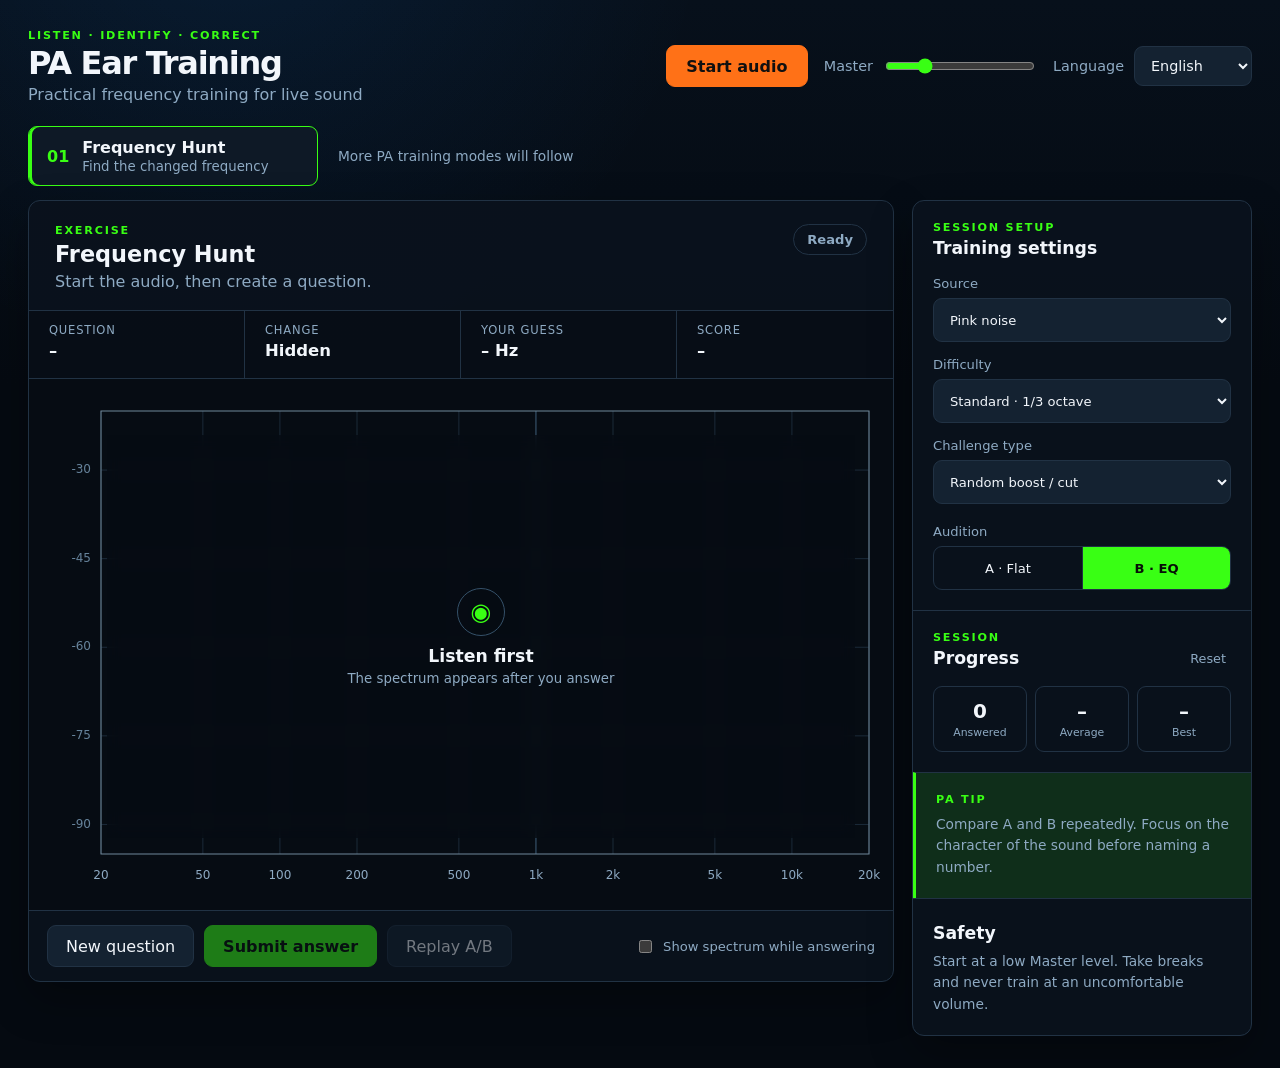
==== index.html @ ed5dcdce "基本画面とFrequency Hunt実装" ====
<!doctype html>
<html lang="ja">
<head>
  <meta charset="utf-8">
  <meta name="viewport" content="width=device-width, initial-scale=1">
  <meta name="theme-color" content="#07101b">
  <title>PA Ear Training</title>
  <link rel="icon" href="data:,">
  <link rel="stylesheet" href="styles.css">
</head>
<body>
  <main class="app">
    <header class="topbar">
      <div class="brand">
        <p class="eyebrow">LISTEN · IDENTIFY · CORRECT</p>
        <h1>PA Ear Training</h1>
        <p data-i18n="subtitle">Practical frequency training for live sound</p>
      </div>

      <div class="transport">
        <button id="startStop" class="primary" type="button" data-i18n="start">Start audio</button>
        <label class="volume">
          <span data-i18n="master">Master</span>
          <input id="masterGain" type="range" min="0" max="0.25" step="0.001" value="0.06">
        </label>
        <label class="languageField">
          <span data-i18n="language">Language</span>
          <select id="languageSelect">
            <option value="en">English</option>
            <option value="ja">日本語</option>
          </select>
        </label>
      </div>
    </header>

    <nav class="modebar" aria-label="Training mode">
      <button class="modeTab active" type="button" aria-current="page">
        <span class="modeNumber">01</span>
        <span>
          <strong>Frequency Hunt</strong>
          <small data-i18n="frequencyHuntShort">Find the changed frequency</small>
        </span>
      </button>
      <div class="comingSoon" data-i18n="moreModes">More PA training modes will follow</div>
    </nav>

    <section class="workspace">
      <section class="plotPane">
        <div class="plotHeader">
          <div>
            <p class="sectionLabel" data-i18n="exercise">Exercise</p>
            <h2 data-i18n="frequencyHunt">Frequency Hunt</h2>
            <p id="instruction" data-i18n="instructionReady">Start the audio, then create a question.</p>
          </div>
          <div id="statusBadge" class="statusBadge idle" data-i18n="ready">Ready</div>
        </div>

        <div class="challengeStrip" aria-live="polite">
          <div>
            <span data-i18n="question">Question</span>
            <strong id="questionNumber">–</strong>
          </div>
          <div>
            <span data-i18n="change">Change</span>
            <strong id="changeReadout">Hidden</strong>
          </div>
          <div>
            <span data-i18n="yourGuess">Your guess</span>
            <strong id="guessReadout">– Hz</strong>
          </div>
          <div>
            <span data-i18n="score">Score</span>
            <strong id="scoreReadout">–</strong>
          </div>
        </div>

        <div class="plotCanvasWrap">
          <canvas id="spectrum" width="1200" height="650" aria-label="Frequency spectrum and answer selector" draggable="false"></canvas>
          <div id="plotHitLayer" aria-hidden="true" draggable="false"></div>
          <div id="spectrumHidden" class="spectrumHidden">
            <span class="earIcon" aria-hidden="true">◉</span>
            <strong data-i18n="listenFirst">Listen first</strong>
            <small data-i18n="spectrumHidden">The spectrum appears after you answer</small>
          </div>
        </div>

        <div class="answerBar">
          <button id="newQuestion" type="button" data-i18n="newQuestion">New question</button>
          <button id="submitAnswer" class="accent" type="button" disabled data-i18n="submit">Submit answer</button>
          <button id="replayChange" type="button" disabled data-i18n="replay">Replay A/B</button>
          <label class="monitorToggle">
            <input id="showSpectrum" type="checkbox">
            <span data-i18n="showSpectrum">Show spectrum while answering</span>
          </label>
        </div>
      </section>

      <aside class="sidePanel">
        <section class="panelBlock">
          <p class="sectionLabel" data-i18n="sessionSetup">Session setup</p>
          <h3 data-i18n="trainingSettings">Training settings</h3>

          <label class="field">
            <span data-i18n="source">Source</span>
            <select id="sourceSelect">
              <option value="pink" data-i18n="pinkNoise">Pink noise</option>
              <option value="music" data-i18n="music">Music (mix.mp3)</option>
            </select>
          </label>

          <label class="field">
            <span data-i18n="difficulty">Difficulty</span>
            <select id="difficultySelect">
              <option value="beginner" data-i18n="beginner">Beginner · octave bands</option>
              <option value="standard" data-i18n="standard" selected>Standard · 1/3 octave</option>
              <option value="expert" data-i18n="expert">Expert · continuous</option>
            </select>
          </label>

          <label class="field">
            <span data-i18n="challengeType">Challenge type</span>
            <select id="challengeTypeSelect">
              <option value="boost" data-i18n="boost">Boost</option>
              <option value="cut" data-i18n="cut">Cut</option>
              <option value="random" data-i18n="random" selected>Random boost / cut</option>
            </select>
          </label>

          <div class="abControl">
            <span data-i18n="audition">Audition</span>
            <div class="segmented" role="group" aria-label="Audition A/B">
              <button id="listenFlat" type="button">A · Flat</button>
              <button id="listenChanged" class="active" type="button">B · EQ</button>
            </div>
          </div>
        </section>

        <section class="panelBlock statsPanel">
          <div class="row between">
            <div>
              <p class="sectionLabel" data-i18n="session">Session</p>
              <h3 data-i18n="progress">Progress</h3>
            </div>
            <button id="resetStats" class="textButton" type="button" data-i18n="reset">Reset</button>
          </div>
          <div class="statsGrid">
            <div><strong id="answeredStat">0</strong><span data-i18n="answered">Answered</span></div>
            <div><strong id="averageStat">–</strong><span data-i18n="average">Average</span></div>
            <div><strong id="bestStat">–</strong><span data-i18n="best">Best</span></div>
          </div>
        </section>

        <section class="panelBlock tipPanel">
          <p class="sectionLabel" data-i18n="paTip">PA tip</p>
          <p id="trainingTip" data-i18n="tipText">Compare A and B repeatedly. Focus on the character of the sound before naming a number.</p>
        </section>

        <section class="panelBlock safetyPanel">
          <h3 data-i18n="safety">Safety</h3>
          <p data-i18n="safetyText">Start at a low Master level. Take breaks and never train at an uncomfortable volume.</p>
        </section>
      </aside>
    </section>
  </main>

  <script type="module" src="src/main.js"></script>
</body>
</html>
---- styles.css ----
:root {
  color-scheme: dark;
  --bg: #050a11;
  --surface: #0a121d;
  --surface-2: #0e1926;
  --surface-3: #142231;
  --line: #213244;
  --line-strong: #355169;
  --text: #f2f6fb;
  --muted: #8eaac3;
  --green: #39ff14;
  --green-soft: rgba(57, 255, 20, 0.12);
  --orange: #ff7117;
  --orange-soft: rgba(255, 113, 23, 0.15);
  --blue: #1488ff;
  --danger: #ff4d67;
  --radius: 12px;
  --shadow: 0 18px 44px rgba(0, 0, 0, 0.3);
  font-family: Inter, ui-sans-serif, system-ui, -apple-system, BlinkMacSystemFont, "Segoe UI", sans-serif;
}

* { box-sizing: border-box; }

html, body { min-height: 100%; }

body {
  margin: 0;
  background:
    radial-gradient(circle at 18% -10%, rgba(20, 136, 255, 0.1), transparent 30rem),
    linear-gradient(180deg, #07101b 0, var(--bg) 24rem);
  color: var(--text);
}

button, input, select { font: inherit; }

button, select, input[type="range"] { accent-color: var(--green); }

button, select {
  border: 1px solid var(--line);
  border-radius: 9px;
  background: var(--surface-3);
  color: var(--text);
}

button {
  min-height: 42px;
  padding: 0 18px;
  cursor: pointer;
  transition: border-color 150ms ease, background 150ms ease, transform 150ms ease;
}

button:hover:not(:disabled) { border-color: var(--line-strong); }
button:active:not(:disabled) { transform: translateY(1px); }
button:disabled { cursor: not-allowed; opacity: 0.45; }

.app { width: min(1800px, 100%); margin: 0 auto; padding: 24px 28px 32px; }

.topbar {
  display: flex;
  align-items: center;
  justify-content: space-between;
  gap: 30px;
  min-height: 84px;
  margin-bottom: 18px;
}

.brand h1 { margin: 2px 0 3px; font-size: clamp(1.8rem, 2.5vw, 2.5rem); letter-spacing: -0.04em; }
.brand > p:last-child { margin: 0; color: var(--muted); }
.eyebrow, .sectionLabel {
  margin: 0;
  color: var(--green);
  font-size: 0.7rem;
  font-weight: 800;
  letter-spacing: 0.16em;
  text-transform: uppercase;
}

.transport { display: flex; align-items: center; justify-content: flex-end; gap: 16px; flex-wrap: wrap; }
.primary { min-width: 142px; background: var(--orange); border-color: var(--orange); color: #101010; font-weight: 850; }
.primary.running { background: var(--surface-3); border-color: var(--orange); color: var(--orange); }
.volume, .languageField { display: flex; align-items: center; gap: 10px; color: var(--muted); font-size: 0.9rem; }
.volume input { width: 150px; }
.languageField select { min-width: 116px; padding: 10px 32px 10px 12px; }

.modebar {
  display: flex;
  align-items: stretch;
  gap: 12px;
  margin-bottom: 14px;
}

.modeTab {
  display: flex;
  align-items: center;
  gap: 13px;
  min-width: 290px;
  padding: 11px 18px;
  text-align: left;
  background: var(--surface-2);
}
.modeTab.active { border-color: var(--green); box-shadow: inset 3px 0 var(--green); }
.modeTab strong, .modeTab small { display: block; }
.modeTab small { margin-top: 2px; color: var(--muted); }
.modeNumber { color: var(--green); font-weight: 900; font-variant-numeric: tabular-nums; }
.comingSoon { display: flex; align-items: center; color: var(--muted); font-size: 0.86rem; padding: 0 8px; }

.workspace { display: grid; grid-template-columns: minmax(0, 1fr) 340px; gap: 18px; align-items: start; }
.plotPane, .sidePanel { background: rgba(10, 18, 29, 0.92); border: 1px solid var(--line); border-radius: var(--radius); box-shadow: var(--shadow); }
.plotPane { overflow: hidden; }
.plotHeader { display: flex; justify-content: space-between; align-items: flex-start; gap: 20px; padding: 23px 26px 19px; }
.plotHeader h2 { margin: 4px 0 5px; font-size: 1.4rem; }
.plotHeader p:last-child { margin: 0; color: var(--muted); }
.statusBadge { border: 1px solid var(--line); border-radius: 999px; padding: 7px 13px; color: var(--muted); font-size: 0.82rem; font-weight: 750; }
.statusBadge.listening { color: var(--green); border-color: var(--green); background: var(--green-soft); }
.statusBadge.answered { color: var(--orange); border-color: var(--orange); background: var(--orange-soft); }

.challengeStrip { display: grid; grid-template-columns: repeat(4, 1fr); border-top: 1px solid var(--line); border-bottom: 1px solid var(--line); background: rgba(5, 10, 17, 0.45); }
.challengeStrip > div { min-height: 67px; padding: 12px 20px; border-right: 1px solid var(--line); }
.challengeStrip > div:last-child { border-right: 0; }
.challengeStrip span, .challengeStrip strong { display: block; }
.challengeStrip span { color: var(--muted); font-size: 0.72rem; text-transform: uppercase; letter-spacing: 0.07em; }
.challengeStrip strong { margin-top: 4px; font-size: 1.03rem; font-variant-numeric: tabular-nums; }

.plotCanvasWrap { position: relative; height: min(59vh, 650px); min-height: 410px; background: #060c13; }
#spectrum, #plotHitLayer { position: absolute; inset: 0; width: 100%; height: 100%; }
#spectrum { display: block; }
#plotHitLayer { z-index: 2; touch-action: none; user-select: none; cursor: crosshair; }
.spectrumHidden {
  position: absolute;
  z-index: 1;
  inset: 56px 38px 72px 78px;
  display: flex;
  flex-direction: column;
  align-items: center;
  justify-content: center;
  pointer-events: none;
  color: var(--muted);
  background: rgba(6, 12, 19, 0.7);
  backdrop-filter: blur(8px);
}
.spectrumHidden.hidden { display: none; }
.spectrumHidden strong { color: var(--text); font-size: 1.08rem; }
.spectrumHidden small { margin-top: 5px; }
.earIcon { display: grid; place-items: center; width: 48px; height: 48px; margin-bottom: 10px; border: 1px solid var(--line-strong); border-radius: 50%; color: var(--green); font-size: 1.5rem; }

.answerBar { display: flex; align-items: center; gap: 10px; padding: 14px 18px; border-top: 1px solid var(--line); flex-wrap: wrap; }
.answerBar .accent { background: var(--green); border-color: var(--green); color: #061006; font-weight: 850; }
.monitorToggle { display: flex; align-items: center; gap: 8px; margin-left: auto; color: var(--muted); font-size: 0.82rem; }

.sidePanel { overflow: hidden; }
.panelBlock { padding: 20px; }
.panelBlock + .panelBlock { border-top: 1px solid var(--line); }
.panelBlock h3 { margin: 4px 0 18px; font-size: 1.08rem; }
.field { display: grid; gap: 7px; margin-top: 15px; color: var(--muted); font-size: 0.82rem; }
.field select { width: 100%; min-height: 44px; padding: 0 12px; color: var(--text); }
.abControl { margin-top: 20px; color: var(--muted); font-size: 0.82rem; }
.segmented { display: grid; grid-template-columns: 1fr 1fr; margin-top: 7px; border: 1px solid var(--line); border-radius: 9px; overflow: hidden; }
.segmented button { border: 0; border-radius: 0; background: transparent; padding: 0 8px; }
.segmented button + button { border-left: 1px solid var(--line); }
.segmented button.active { background: var(--green); color: #071007; font-weight: 850; }
.row { display: flex; align-items: center; gap: 10px; }
.between { justify-content: space-between; }
.textButton { min-height: auto; padding: 5px; border: 0; background: transparent; color: var(--muted); font-size: 0.8rem; }
.statsGrid { display: grid; grid-template-columns: repeat(3, 1fr); gap: 8px; }
.statsGrid div { padding: 12px 8px; border: 1px solid var(--line); border-radius: 9px; text-align: center; }
.statsGrid strong, .statsGrid span { display: block; }
.statsGrid strong { font-size: 1.25rem; font-variant-numeric: tabular-nums; }
.statsGrid span { margin-top: 3px; color: var(--muted); font-size: 0.68rem; }
.tipPanel { border-left: 3px solid var(--green); background: var(--green-soft); }
.tipPanel p:last-child, .safetyPanel p { margin: 8px 0 0; color: var(--muted); line-height: 1.55; font-size: 0.86rem; }
.safetyPanel h3 { margin-bottom: 5px; }

@media (max-width: 1050px) {
  .workspace { grid-template-columns: 1fr; }
  .sidePanel { display: grid; grid-template-columns: repeat(2, 1fr); }
  .panelBlock + .panelBlock { border-top: 0; border-left: 1px solid var(--line); }
}

@media (max-width: 720px) {
  .app { padding: 14px; }
  .topbar { align-items: flex-start; flex-direction: column; }
  .transport { width: 100%; justify-content: flex-start; }
  .volume { order: 3; width: 100%; }
  .volume input { flex: 1; }
  .modebar { display: block; }
  .modeTab { width: 100%; min-width: 0; }
  .comingSoon { display: none; }
  .challengeStrip { grid-template-columns: repeat(2, 1fr); }
  .challengeStrip > div:nth-child(2) { border-right: 0; }
  .challengeStrip > div:nth-child(-n+2) { border-bottom: 1px solid var(--line); }
  .plotCanvasWrap { min-height: 360px; }
  .spectrumHidden { inset: 45px 18px 65px 58px; }
  .monitorToggle { width: 100%; margin-left: 0; }
  .sidePanel { display: block; }
  .panelBlock + .panelBlock { border-left: 0; border-top: 1px solid var(--line); }
}
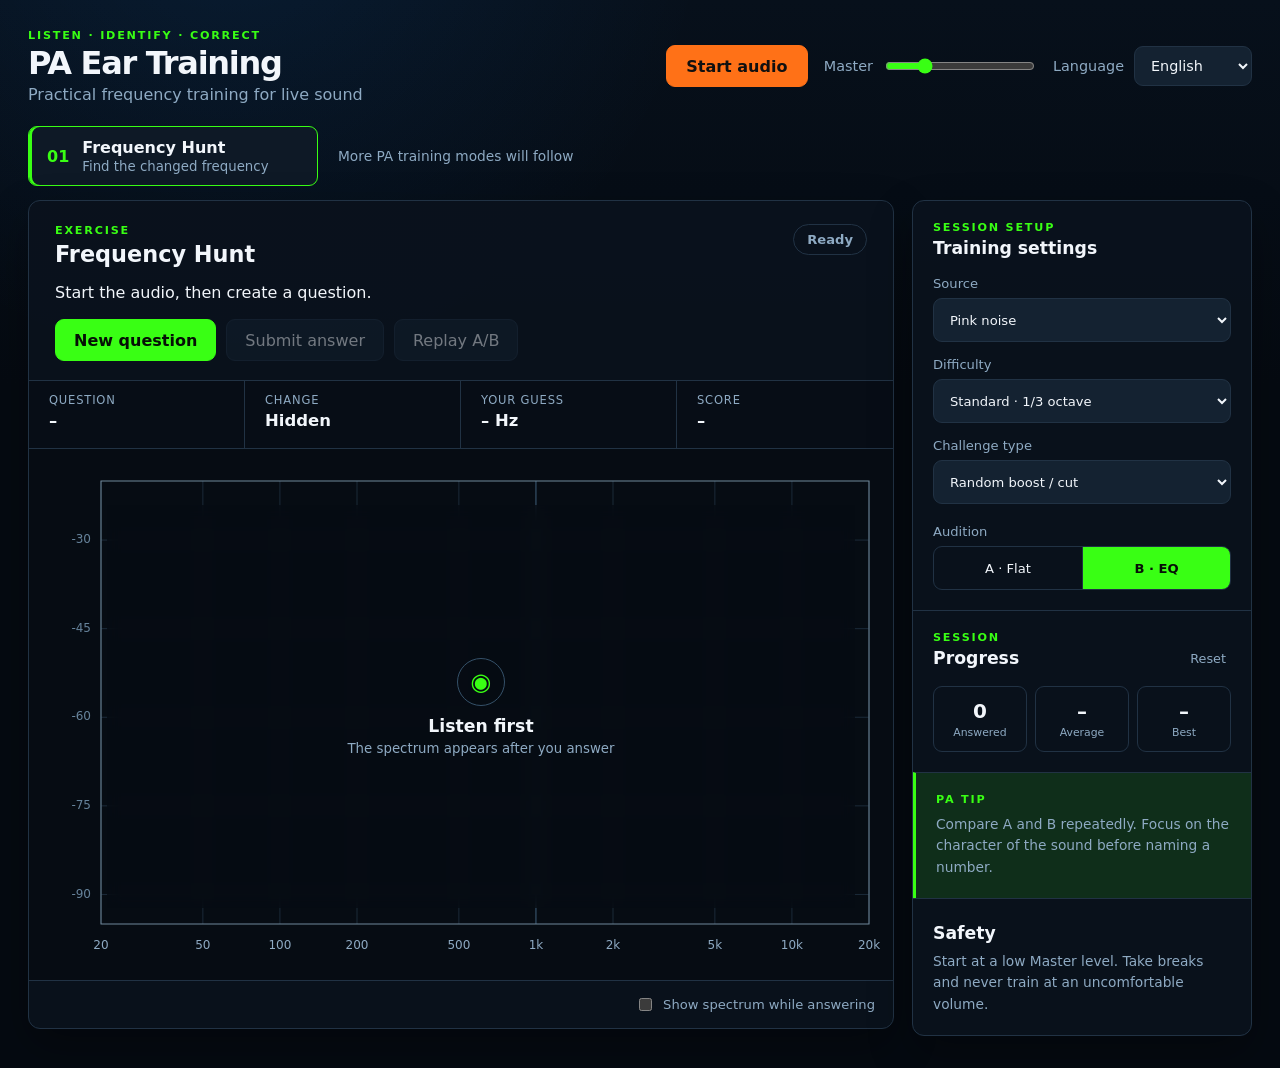
==== commit 4b6d0e05: "Freq Hunt update" ====
--- a/index.html
+++ b/index.html
@@ -51,6 +51,11 @@
             <p class="sectionLabel" data-i18n="exercise">Exercise</p>
             <h2 data-i18n="frequencyHunt">Frequency Hunt</h2>
             <p id="instruction" data-i18n="instructionReady">Start the audio, then create a question.</p>
+            <div class="primaryActions">
+              <button id="newQuestion" class="accent" type="button" data-i18n="newQuestion">New question</button>
+              <button id="submitAnswer" type="button" disabled data-i18n="submit">Submit answer</button>
+              <button id="replayChange" type="button" disabled data-i18n="replay">Replay A/B</button>
+            </div>
           </div>
           <div id="statusBadge" class="statusBadge idle" data-i18n="ready">Ready</div>
         </div>
@@ -85,9 +90,6 @@
         </div>
 
         <div class="answerBar">
-          <button id="newQuestion" type="button" data-i18n="newQuestion">New question</button>
-          <button id="submitAnswer" class="accent" type="button" disabled data-i18n="submit">Submit answer</button>
-          <button id="replayChange" type="button" disabled data-i18n="replay">Replay A/B</button>
           <label class="monitorToggle">
             <input id="showSpectrum" type="checkbox">
             <span data-i18n="showSpectrum">Show spectrum while answering</span>
@@ -104,7 +106,9 @@
             <span data-i18n="source">Source</span>
             <select id="sourceSelect">
               <option value="pink" data-i18n="pinkNoise">Pink noise</option>
+              <option value="white" data-i18n="whiteNoise">White noise</option>
               <option value="music" data-i18n="music">Music (mix.mp3)</option>
+              <option value="speech" data-i18n="speech">Speech (Apollo 11)</option>
             </select>
           </label>
 
--- a/styles.css
+++ b/styles.css
@@ -110,6 +110,8 @@
 .plotHeader { display: flex; justify-content: space-between; align-items: flex-start; gap: 20px; padding: 23px 26px 19px; }
 .plotHeader h2 { margin: 4px 0 5px; font-size: 1.4rem; }
 .plotHeader p:last-child { margin: 0; color: var(--muted); }
+.primaryActions { display: flex; gap: 10px; margin-top: 17px; flex-wrap: wrap; }
+.primaryActions .accent { background: var(--green); border-color: var(--green); color: #061006; font-weight: 850; }
 .statusBadge { border: 1px solid var(--line); border-radius: 999px; padding: 7px 13px; color: var(--muted); font-size: 0.82rem; font-weight: 750; }
 .statusBadge.listening { color: var(--green); border-color: var(--green); background: var(--green-soft); }
 .statusBadge.answered { color: var(--orange); border-color: var(--orange); background: var(--orange-soft); }
@@ -144,7 +146,6 @@
 .earIcon { display: grid; place-items: center; width: 48px; height: 48px; margin-bottom: 10px; border: 1px solid var(--line-strong); border-radius: 50%; color: var(--green); font-size: 1.5rem; }
 
 .answerBar { display: flex; align-items: center; gap: 10px; padding: 14px 18px; border-top: 1px solid var(--line); flex-wrap: wrap; }
-.answerBar .accent { background: var(--green); border-color: var(--green); color: #061006; font-weight: 850; }
 .monitorToggle { display: flex; align-items: center; gap: 8px; margin-left: auto; color: var(--muted); font-size: 0.82rem; }
 
 .sidePanel { overflow: hidden; }
@@ -189,6 +190,7 @@
   .challengeStrip > div:nth-child(2) { border-right: 0; }
   .challengeStrip > div:nth-child(-n+2) { border-bottom: 1px solid var(--line); }
   .plotCanvasWrap { min-height: 360px; }
+  .primaryActions button { flex: 1 1 135px; }
   .spectrumHidden { inset: 45px 18px 65px 58px; }
   .monitorToggle { width: 100%; margin-left: 0; }
   .sidePanel { display: block; }
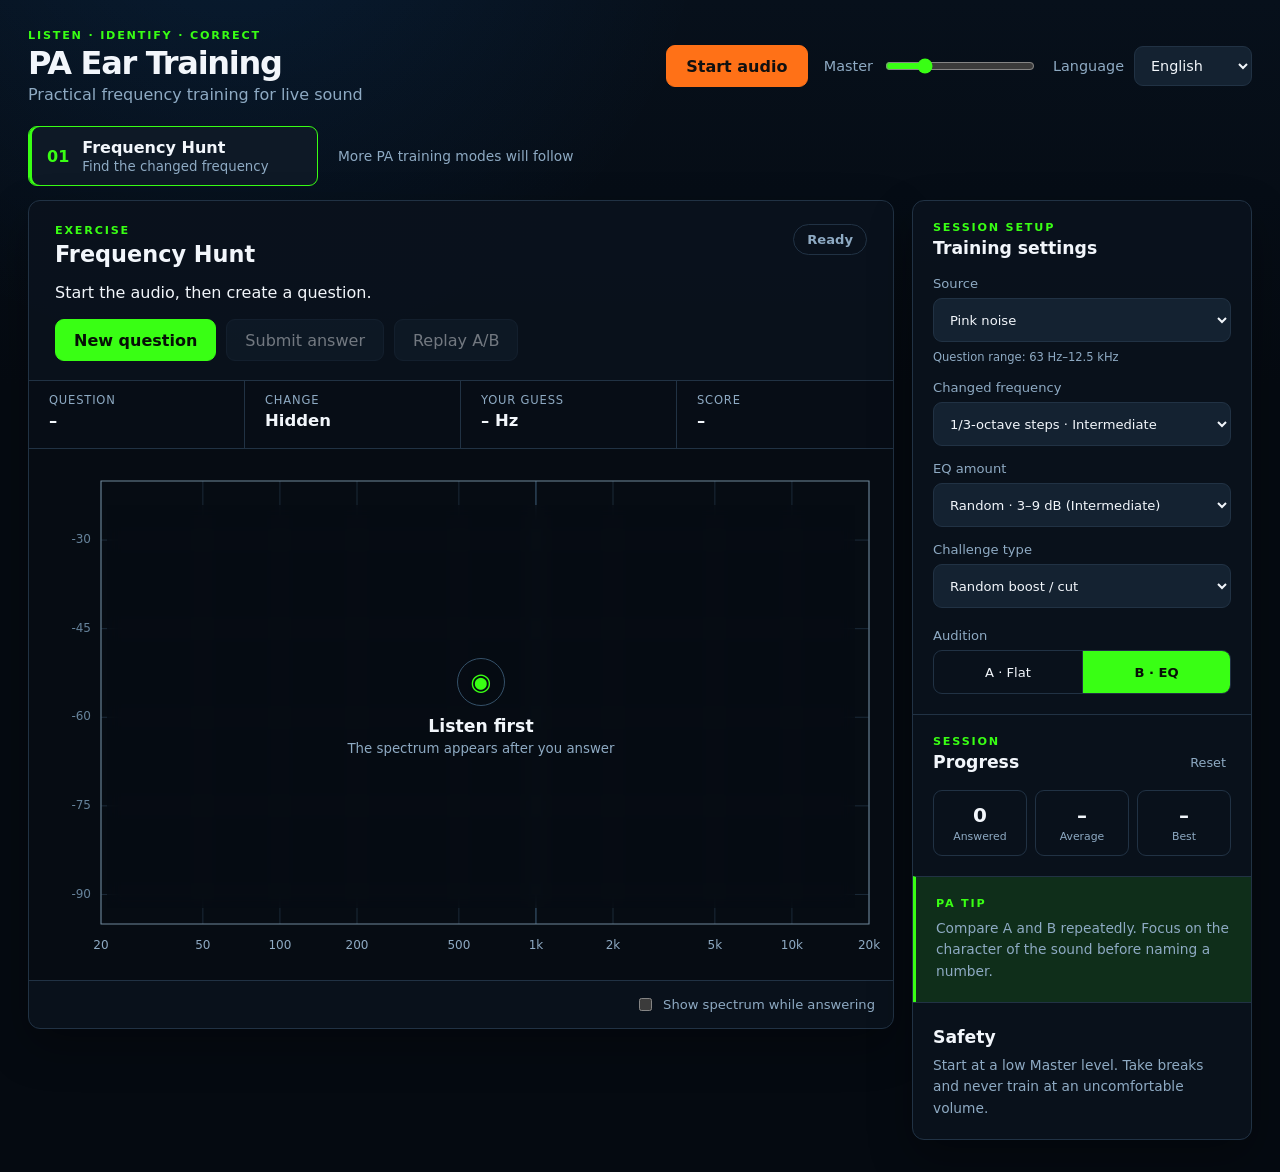
==== commit 7f9dd28c: "Freq Hunt調整" ====
--- a/index.html
+++ b/index.html
@@ -108,8 +108,9 @@
               <option value="pink" data-i18n="pinkNoise">Pink noise</option>
               <option value="white" data-i18n="whiteNoise">White noise</option>
               <option value="music" data-i18n="music">Music (mix.mp3)</option>
-              <option value="speech" data-i18n="speech">Speech (Apollo 11)</option>
+              <option value="speech" data-i18n="speech">Speech (English reading)</option>
             </select>
+            <small id="sourceRangeHint" class="fieldHint"></small>
           </label>
 
           <label class="field">
@@ -119,6 +120,11 @@
               <option value="standard" data-i18n="standard" selected>Standard · 1/3 octave</option>
               <option value="expert" data-i18n="expert">Expert · continuous</option>
             </select>
+          </label>
+
+          <label class="field">
+            <span data-i18n="eqAmount">EQ amount</span>
+            <select id="eqAmountSelect"></select>
           </label>
 
           <label class="field">
@@ -167,6 +173,6 @@
     </section>
   </main>
 
-  <script type="module" src="src/main.js"></script>
+  <script type="module" src="src/main.js?v=3"></script>
 </body>
 </html>
--- a/styles.css
+++ b/styles.css
@@ -154,6 +154,7 @@
 .panelBlock h3 { margin: 4px 0 18px; font-size: 1.08rem; }
 .field { display: grid; gap: 7px; margin-top: 15px; color: var(--muted); font-size: 0.82rem; }
 .field select { width: 100%; min-height: 44px; padding: 0 12px; color: var(--text); }
+.fieldHint { color: var(--muted); font-size: 0.72rem; line-height: 1.4; }
 .abControl { margin-top: 20px; color: var(--muted); font-size: 0.82rem; }
 .segmented { display: grid; grid-template-columns: 1fr 1fr; margin-top: 7px; border: 1px solid var(--line); border-radius: 9px; overflow: hidden; }
 .segmented button { border: 0; border-radius: 0; background: transparent; padding: 0 8px; }
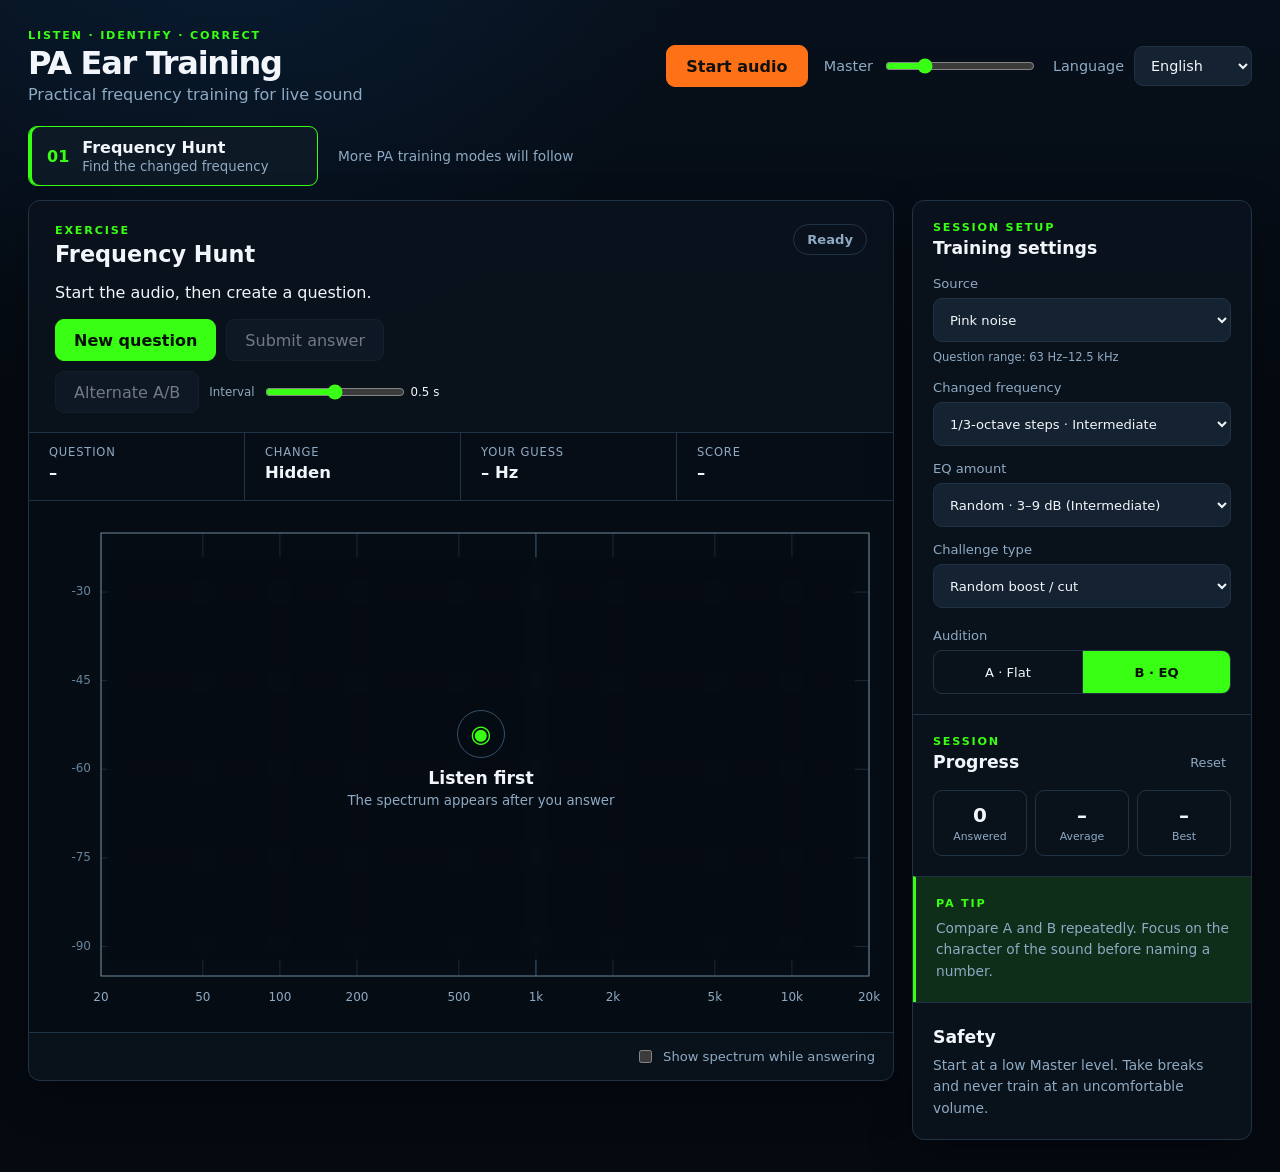
==== commit b39f32fe: "交互再生を実装" ====
--- a/index.html
+++ b/index.html
@@ -54,7 +54,14 @@
             <div class="primaryActions">
               <button id="newQuestion" class="accent" type="button" data-i18n="newQuestion">New question</button>
               <button id="submitAnswer" type="button" disabled data-i18n="submit">Submit answer</button>
-              <button id="replayChange" type="button" disabled data-i18n="replay">Replay A/B</button>
+              <div class="alternatingControl">
+                <button id="replayChange" type="button" disabled data-i18n="replay">Alternate A/B</button>
+                <label class="abSpeedControl">
+                  <span data-i18n="switchInterval">Interval</span>
+                  <input id="abInterval" type="range" min="0" max="100" step="1" value="50">
+                  <output id="abIntervalReadout" for="abInterval">0.5 s</output>
+                </label>
+              </div>
             </div>
           </div>
           <div id="statusBadge" class="statusBadge idle" data-i18n="ready">Ready</div>
--- a/styles.css
+++ b/styles.css
@@ -112,6 +112,11 @@
 .plotHeader p:last-child { margin: 0; color: var(--muted); }
 .primaryActions { display: flex; gap: 10px; margin-top: 17px; flex-wrap: wrap; }
 .primaryActions .accent { background: var(--green); border-color: var(--green); color: #061006; font-weight: 850; }
+.alternatingControl { display: flex; align-items: center; gap: 10px; flex-wrap: wrap; }
+.alternatingControl button.active { color: var(--orange); border-color: var(--orange); background: var(--orange-soft); }
+.abSpeedControl { display: grid; grid-template-columns: auto minmax(90px, 140px) 3.4rem; align-items: center; gap: 8px; color: var(--muted); font-size: 0.74rem; white-space: nowrap; }
+.abSpeedControl input { width: 100%; }
+.abSpeedControl output { color: var(--text); font-variant-numeric: tabular-nums; }
 .statusBadge { border: 1px solid var(--line); border-radius: 999px; padding: 7px 13px; color: var(--muted); font-size: 0.82rem; font-weight: 750; }
 .statusBadge.listening { color: var(--green); border-color: var(--green); background: var(--green-soft); }
 .statusBadge.answered { color: var(--orange); border-color: var(--orange); background: var(--orange-soft); }
@@ -192,6 +197,9 @@
   .challengeStrip > div:nth-child(-n+2) { border-bottom: 1px solid var(--line); }
   .plotCanvasWrap { min-height: 360px; }
   .primaryActions button { flex: 1 1 135px; }
+  .alternatingControl { flex: 1 1 100%; }
+  .alternatingControl button { flex: 0 1 auto; }
+  .abSpeedControl { flex: 1; grid-template-columns: auto minmax(80px, 1fr) 3.4rem; }
   .spectrumHidden { inset: 45px 18px 65px 58px; }
   .monitorToggle { width: 100%; margin-left: 0; }
   .sidePanel { display: block; }
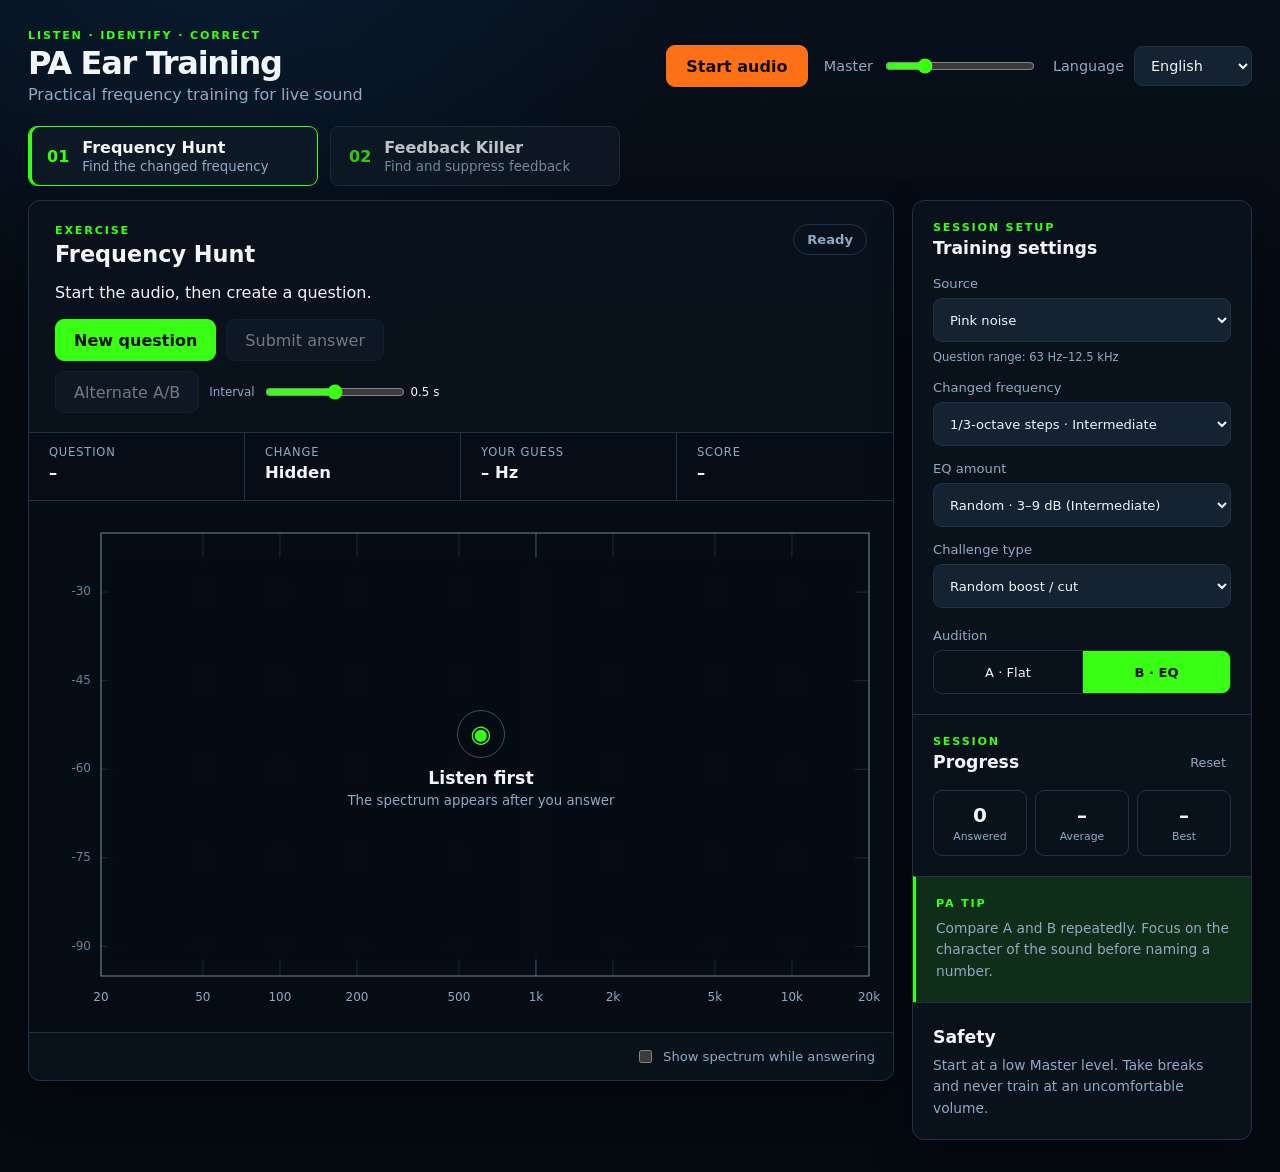
==== commit 6b87a1da: "Feedback Killerのプロトタイプ" ====
--- a/index.html
+++ b/index.html
@@ -34,14 +34,20 @@
     </header>
 
     <nav class="modebar" aria-label="Training mode">
-      <button class="modeTab active" type="button" aria-current="page">
+      <button id="modeFrequencyHunt" class="modeTab active" type="button" aria-current="page">
         <span class="modeNumber">01</span>
         <span>
           <strong>Frequency Hunt</strong>
           <small data-i18n="frequencyHuntShort">Find the changed frequency</small>
         </span>
       </button>
-      <div class="comingSoon" data-i18n="moreModes">More PA training modes will follow</div>
+      <button id="modeFeedbackKiller" class="modeTab" type="button">
+        <span class="modeNumber">02</span>
+        <span>
+          <strong>Feedback Killer</strong>
+          <small data-i18n="feedbackKillerShort">Find and suppress feedback</small>
+        </span>
+      </button>
     </nav>
 
     <section class="workspace">
@@ -49,12 +55,12 @@
         <div class="plotHeader">
           <div>
             <p class="sectionLabel" data-i18n="exercise">Exercise</p>
-            <h2 data-i18n="frequencyHunt">Frequency Hunt</h2>
+            <h2 id="modeTitle">Frequency Hunt</h2>
             <p id="instruction" data-i18n="instructionReady">Start the audio, then create a question.</p>
             <div class="primaryActions">
               <button id="newQuestion" class="accent" type="button" data-i18n="newQuestion">New question</button>
               <button id="submitAnswer" type="button" disabled data-i18n="submit">Submit answer</button>
-              <div class="alternatingControl">
+              <div id="alternatingControl" class="alternatingControl frequencyOnly">
                 <button id="replayChange" type="button" disabled data-i18n="replay">Alternate A/B</button>
                 <label class="abSpeedControl">
                   <span data-i18n="switchInterval">Interval</span>
@@ -73,11 +79,11 @@
             <strong id="questionNumber">–</strong>
           </div>
           <div>
-            <span data-i18n="change">Change</span>
+            <span id="changeLabel" data-i18n="change">Change</span>
             <strong id="changeReadout">Hidden</strong>
           </div>
           <div>
-            <span data-i18n="yourGuess">Your guess</span>
+            <span id="guessLabel" data-i18n="yourGuess">Your guess</span>
             <strong id="guessReadout">– Hz</strong>
           </div>
           <div>
@@ -121,7 +127,7 @@
           </label>
 
           <label class="field">
-            <span data-i18n="difficulty">Difficulty</span>
+            <span id="difficultyLabel" data-i18n="difficulty">Changed frequency</span>
             <select id="difficultySelect">
               <option value="beginner" data-i18n="beginner">Beginner · octave bands</option>
               <option value="standard" data-i18n="standard" selected>Standard · 1/3 octave</option>
@@ -129,12 +135,12 @@
             </select>
           </label>
 
-          <label class="field">
+          <label class="field frequencyOnly">
             <span data-i18n="eqAmount">EQ amount</span>
             <select id="eqAmountSelect"></select>
           </label>
 
-          <label class="field">
+          <label class="field frequencyOnly">
             <span data-i18n="challengeType">Challenge type</span>
             <select id="challengeTypeSelect">
               <option value="boost" data-i18n="boost">Boost</option>
@@ -143,7 +149,16 @@
             </select>
           </label>
 
-          <div class="abControl">
+          <label class="field feedbackOnly hidden">
+            <span data-i18n="notchWidth">Notch width</span>
+            <select id="feedbackQSelect">
+              <option value="4" data-i18n="notchWide">Wide · Q 4</option>
+              <option value="8" data-i18n="notchStandard" selected>Standard · Q 8</option>
+              <option value="12" data-i18n="notchNarrow">Narrow · Q 12</option>
+            </select>
+          </label>
+
+          <div class="abControl frequencyOnly">
             <span data-i18n="audition">Audition</span>
             <div class="segmented" role="group" aria-label="Audition A/B">
               <button id="listenFlat" type="button">A · Flat</button>
@@ -180,6 +195,6 @@
     </section>
   </main>
 
-  <script type="module" src="src/main.js?v=3"></script>
+  <script type="module" src="src/main.js?v=4"></script>
 </body>
 </html>
--- a/styles.css
+++ b/styles.css
@@ -20,6 +20,7 @@
 }
 
 * { box-sizing: border-box; }
+.hidden { display: none !important; }
 
 html, body { min-height: 100%; }
 
@@ -99,6 +100,7 @@
   background: var(--surface-2);
 }
 .modeTab.active { border-color: var(--green); box-shadow: inset 3px 0 var(--green); }
+.modeTab:not(.active) { opacity: 0.78; }
 .modeTab strong, .modeTab small { display: block; }
 .modeTab small { margin-top: 2px; color: var(--muted); }
 .modeNumber { color: var(--green); font-weight: 900; font-variant-numeric: tabular-nums; }
@@ -120,6 +122,7 @@
 .statusBadge { border: 1px solid var(--line); border-radius: 999px; padding: 7px 13px; color: var(--muted); font-size: 0.82rem; font-weight: 750; }
 .statusBadge.listening { color: var(--green); border-color: var(--green); background: var(--green-soft); }
 .statusBadge.answered { color: var(--orange); border-color: var(--orange); background: var(--orange-soft); }
+.statusBadge.feedback { color: var(--danger); border-color: var(--danger); background: rgba(255, 77, 103, 0.1); }
 
 .challengeStrip { display: grid; grid-template-columns: repeat(4, 1fr); border-top: 1px solid var(--line); border-bottom: 1px solid var(--line); background: rgba(5, 10, 17, 0.45); }
 .challengeStrip > div { min-height: 67px; padding: 12px 20px; border-right: 1px solid var(--line); }
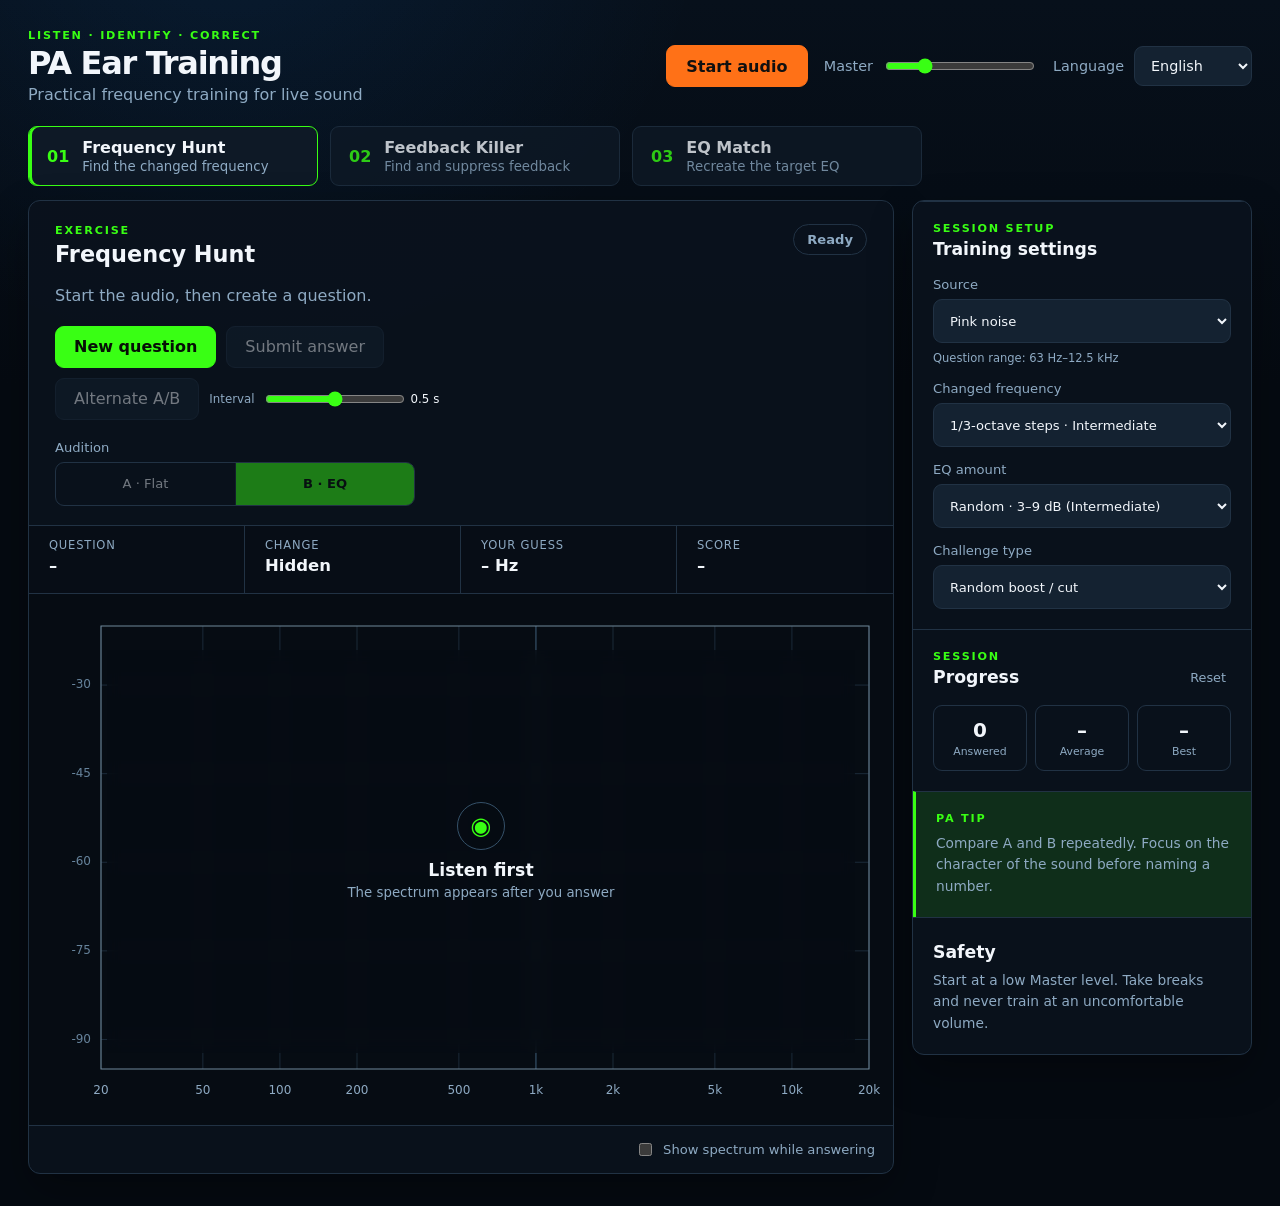
==== commit aef76be0: "Add EQ Match training mode and document publishing workflow" ====
--- a/index.html
+++ b/index.html
@@ -6,7 +6,7 @@
   <meta name="theme-color" content="#07101b">
   <title>PA Ear Training</title>
   <link rel="icon" href="data:,">
-  <link rel="stylesheet" href="styles.css">
+  <link rel="stylesheet" href="styles.css?v=5">
 </head>
 <body>
   <main class="app">
@@ -48,6 +48,10 @@
           <small data-i18n="feedbackKillerShort">Find and suppress feedback</small>
         </span>
       </button>
+      <button id="modeEqMatch" class="modeTab" type="button">
+        <span class="modeNumber">03</span>
+        <span><strong>EQ Match</strong><small data-i18n="eqMatchShort">Recreate the target EQ</small></span>
+      </button>
     </nav>
 
     <section class="workspace">
@@ -60,7 +64,7 @@
             <div class="primaryActions">
               <button id="newQuestion" class="accent" type="button" data-i18n="newQuestion">New question</button>
               <button id="submitAnswer" type="button" disabled data-i18n="submit">Submit answer</button>
-              <div id="alternatingControl" class="alternatingControl frequencyOnly">
+              <div id="alternatingControl" class="alternatingControl compareOnly">
                 <button id="replayChange" type="button" disabled data-i18n="replay">Alternate A/B</button>
                 <label class="abSpeedControl">
                   <span data-i18n="switchInterval">Interval</span>
@@ -69,6 +73,13 @@
                 </label>
               </div>
             </div>
+            <div class="abControl compareOnly">
+              <span data-i18n="audition">Audition</span>
+              <div class="segmented" role="group" aria-label="Audition A/B">
+                <button id="listenFlat" type="button">A · Flat</button>
+                <button id="listenChanged" class="active" type="button">B · EQ</button>
+              </div>
+            </div>
           </div>
           <div id="statusBadge" class="statusBadge idle" data-i18n="ready">Ready</div>
         </div>
@@ -103,7 +114,11 @@
         </div>
 
         <div class="answerBar">
-          <label class="monitorToggle">
+          <div class="matchOnly hidden eqLegend">
+            <span class="userCurveLabel" data-i18n="matchUserCurve">Green: your EQ</span>
+            <span id="matchTargetLegend" class="targetCurveLabel" data-i18n="matchHiddenCurve">Target curve appears after answering</span>
+          </div>
+          <label class="monitorToggle spectrumOnly">
             <input id="showSpectrum" type="checkbox">
             <span data-i18n="showSpectrum">Show spectrum while answering</span>
           </label>
@@ -111,6 +126,21 @@
       </section>
 
       <aside class="sidePanel">
+        <section class="panelBlock matchOnly hidden">
+          <p class="sectionLabel" data-i18n="matchYourEq">Your EQ · 1 peaking band</p>
+          <h3 data-i18n="matchControls">Match the sound</h3>
+          <p id="matchEditHint" class="fieldHint" data-i18n="matchEditHint">Drag: frequency / gain. Wheel: Q.</p>
+          <label class="field"><span data-i18n="matchFreq">Frequency (Hz)</span>
+            <input id="matchFrequency" type="number" min="20" max="20000" step="1" value="1000" disabled>
+          </label>
+          <label class="field"><span data-i18n="matchGain">Gain (dB)</span>
+            <input id="matchGain" type="number" min="-12" max="12" step="0.1" value="0" disabled>
+          </label>
+          <label class="field"><span data-i18n="matchQ">Q (width)</span>
+            <input id="matchQ" type="number" min="0.3" max="12" step="0.1" value="1" disabled>
+          </label>
+          <button id="matchFlat" class="flatButton" type="button" disabled data-i18n="matchFlat">Flatten your EQ</button>
+        </section>
         <section class="panelBlock">
           <p class="sectionLabel" data-i18n="sessionSetup">Session setup</p>
           <h3 data-i18n="trainingSettings">Training settings</h3>
@@ -135,12 +165,12 @@
             </select>
           </label>
 
-          <label class="field frequencyOnly">
+          <label class="field compareOnly">
             <span data-i18n="eqAmount">EQ amount</span>
             <select id="eqAmountSelect"></select>
           </label>
 
-          <label class="field frequencyOnly">
+          <label class="field compareOnly">
             <span data-i18n="challengeType">Challenge type</span>
             <select id="challengeTypeSelect">
               <option value="boost" data-i18n="boost">Boost</option>
@@ -158,13 +188,6 @@
             </select>
           </label>
 
-          <div class="abControl frequencyOnly">
-            <span data-i18n="audition">Audition</span>
-            <div class="segmented" role="group" aria-label="Audition A/B">
-              <button id="listenFlat" type="button">A · Flat</button>
-              <button id="listenChanged" class="active" type="button">B · EQ</button>
-            </div>
-          </div>
         </section>
 
         <section class="panelBlock statsPanel">
@@ -195,6 +218,6 @@
     </section>
   </main>
 
-  <script type="module" src="src/main.js?v=4"></script>
+  <script type="module" src="src/main.js?v=5"></script>
 </body>
 </html>
--- a/styles.css
+++ b/styles.css
@@ -85,6 +85,7 @@
 
 .modebar {
   display: flex;
+  flex-wrap: wrap;
   align-items: stretch;
   gap: 12px;
   margin-bottom: 14px;
@@ -110,6 +111,8 @@
 .plotPane, .sidePanel { background: rgba(10, 18, 29, 0.92); border: 1px solid var(--line); border-radius: var(--radius); box-shadow: var(--shadow); }
 .plotPane { overflow: hidden; }
 .plotHeader { display: flex; justify-content: space-between; align-items: flex-start; gap: 20px; padding: 23px 26px 19px; }
+.plotHeader > div:first-child { min-width: 0; }
+.plotHeader #instruction { color: var(--muted); line-height: 1.6; }
 .plotHeader h2 { margin: 4px 0 5px; font-size: 1.4rem; }
 .plotHeader p:last-child { margin: 0; color: var(--muted); }
 .primaryActions { display: flex; gap: 10px; margin-top: 17px; flex-wrap: wrap; }
@@ -162,8 +165,15 @@
 .panelBlock h3 { margin: 4px 0 18px; font-size: 1.08rem; }
 .field { display: grid; gap: 7px; margin-top: 15px; color: var(--muted); font-size: 0.82rem; }
 .field select { width: 100%; min-height: 44px; padding: 0 12px; color: var(--text); }
+.field input[type="number"] { width: 100%; min-height: 42px; padding: 8px 12px; color: var(--text); background: var(--surface-3); border: 1px solid var(--line); border-radius: 9px; }
+.field input:disabled { opacity: 0.6; }
+.flatButton { margin-top: 14px; width: 100%; }
+.eqLegend { display: flex; flex-wrap: wrap; gap: 14px; font-size: 0.82rem; }
+.userCurveLabel { color: var(--green); }
+.targetCurveLabel { color: var(--orange); }
 .fieldHint { color: var(--muted); font-size: 0.72rem; line-height: 1.4; }
 .abControl { margin-top: 20px; color: var(--muted); font-size: 0.82rem; }
+.plotHeader .abControl { max-width: 360px; }
 .segmented { display: grid; grid-template-columns: 1fr 1fr; margin-top: 7px; border: 1px solid var(--line); border-radius: 9px; overflow: hidden; }
 .segmented button { border: 0; border-radius: 0; background: transparent; padding: 0 8px; }
 .segmented button + button { border-left: 1px solid var(--line); }
@@ -194,6 +204,8 @@
   .volume input { flex: 1; }
   .modebar { display: block; }
   .modeTab { width: 100%; min-width: 0; }
+  .modeTab + .modeTab { margin-top: 8px; }
+  .plotHeader { flex-wrap: wrap; padding: 18px; }
   .comingSoon { display: none; }
   .challengeStrip { grid-template-columns: repeat(2, 1fr); }
   .challengeStrip > div:nth-child(2) { border-right: 0; }
